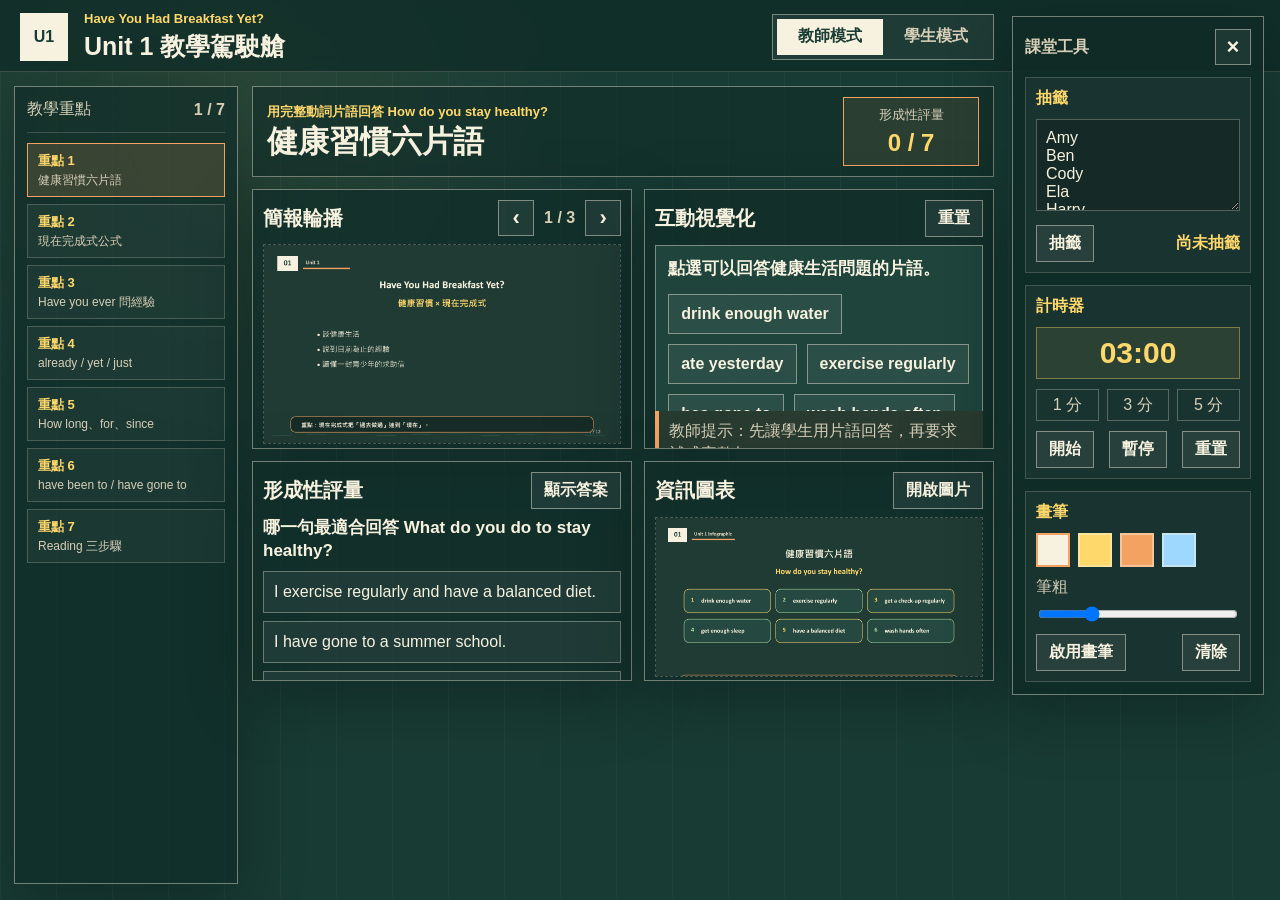
==== unit1/index.html @ 543126a9 "Add Unit 1 teaching dashboard" ====
<!doctype html>
<html lang="zh-Hant">
  <head>
    <meta charset="utf-8" />
    <meta name="viewport" content="width=device-width, initial-scale=1" />
    <title>Unit 1 教學駕駛艙</title>
    <link rel="stylesheet" href="./style.css" />
  </head>
  <body>
    <canvas id="drawLayer" class="draw-layer" aria-label="畫筆圖層"></canvas>

    <header class="topbar">
      <div class="brand">
        <span class="page-mark">U1</span>
        <div>
          <p class="eyebrow">Have You Had Breakfast Yet?</p>
          <h1>Unit 1 教學駕駛艙</h1>
        </div>
      </div>
      <div class="mode-switch" aria-label="模式切換">
        <button class="mode-btn active" data-mode="teacher">教師模式</button>
        <button class="mode-btn" data-mode="student">學生模式</button>
      </div>
    </header>

    <main class="dashboard">
      <aside class="lesson-nav" aria-label="教學重點">
        <div class="nav-heading">
          <span>教學重點</span>
          <strong id="focusCount">1 / 7</strong>
        </div>
        <div id="focusList" class="focus-list"></div>
      </aside>

      <section class="workspace" aria-live="polite">
        <div class="lesson-title-row">
          <div>
            <p id="focusLabel" class="eyebrow">Teaching Point</p>
            <h2 id="focusTitle"></h2>
          </div>
          <div class="progress-box">
            <span>形成性評量</span>
            <strong id="scoreText">0 / 0</strong>
          </div>
        </div>

        <div class="main-grid">
          <section class="panel carousel-panel">
            <div class="panel-head">
              <h3>簡報輪播</h3>
              <div class="carousel-actions">
                <button id="prevSlide" class="icon-btn" aria-label="上一張">‹</button>
                <span id="slideIndicator">1 / 1</span>
                <button id="nextSlide" class="icon-btn" aria-label="下一張">›</button>
              </div>
            </div>
            <div class="slide-frame">
              <img id="slideImage" alt="教學簡報預覽" />
            </div>
          </section>

          <section class="panel interactive-panel">
            <div class="panel-head">
              <h3>互動視覺化</h3>
              <button id="resetActivity" class="chalk-btn">重置</button>
            </div>
            <div id="visualTask" class="visual-task"></div>
            <div id="teacherTip" class="teacher-tip"></div>
          </section>

          <section class="panel assessment-panel">
            <div class="panel-head">
              <h3>形成性評量</h3>
              <button id="showAnswer" class="chalk-btn">顯示答案</button>
            </div>
            <p id="questionText" class="question"></p>
            <div id="choiceList" class="choice-list"></div>
            <p id="feedbackText" class="feedback"></p>
          </section>

          <section class="panel infographic-panel">
            <div class="panel-head">
              <h3>資訊圖表</h3>
              <a id="openInfographic" class="chalk-link" target="_blank" rel="noreferrer">開啟圖片</a>
            </div>
            <div class="infographic-frame">
              <img id="infographicImage" alt="教學重點資訊圖表" />
            </div>
          </section>
        </div>
      </section>
    </main>

    <aside class="tool-panel" aria-label="浮動工具面板">
      <div class="tool-head">
        <span>課堂工具</span>
        <button id="collapseTools" class="icon-btn" aria-label="收合工具">×</button>
      </div>

      <section class="tool-card">
        <h4>抽籤</h4>
        <textarea id="rosterInput" rows="4">Amy
Ben
Cody
Ela
Harry
Kate
Jim</textarea>
        <div class="tool-row">
          <button id="pickName" class="chalk-btn">抽籤</button>
          <strong id="pickedName">尚未抽籤</strong>
        </div>
      </section>

      <section class="tool-card">
        <h4>計時器</h4>
        <div class="timer-display" id="timerDisplay">03:00</div>
        <div class="timer-controls">
          <button class="time-preset" data-seconds="60">1 分</button>
          <button class="time-preset" data-seconds="180">3 分</button>
          <button class="time-preset" data-seconds="300">5 分</button>
        </div>
        <div class="tool-row">
          <button id="startTimer" class="chalk-btn">開始</button>
          <button id="pauseTimer" class="chalk-btn">暫停</button>
          <button id="resetTimer" class="chalk-btn">重置</button>
        </div>
      </section>

      <section class="tool-card">
        <h4>畫筆</h4>
        <div class="pen-controls">
          <button class="swatch active" data-color="#f7f2df" style="--swatch: #f7f2df" aria-label="白色粉筆"></button>
          <button class="swatch" data-color="#ffd86b" style="--swatch: #ffd86b" aria-label="黃色粉筆"></button>
          <button class="swatch" data-color="#f4a261" style="--swatch: #f4a261" aria-label="橘色粉筆"></button>
          <button class="swatch" data-color="#9ed8ff" style="--swatch: #9ed8ff" aria-label="藍色粉筆"></button>
        </div>
        <label class="range-label">筆粗 <input id="penSize" type="range" min="2" max="14" value="5" /></label>
        <div class="tool-row">
          <button id="togglePen" class="chalk-btn">啟用畫筆</button>
          <button id="clearPen" class="chalk-btn">清除</button>
        </div>
      </section>
    </aside>

    <button id="showTools" class="show-tools hidden">課堂工具</button>

    <script src="./app.js"></script>
  </body>
</html>
---- unit1/style.css ----
:root {
  --board: #183b34;
  --board-2: #102c27;
  --board-3: #234d43;
  --chalk: #f7f2df;
  --muted: #d7cfb8;
  --line: rgba(247, 242, 223, 0.42);
  --yellow: #ffd86b;
  --orange: #f4a261;
  --green: #a7dca2;
  --blue: #9ed8ff;
  --danger: #ff8f8f;
  --shadow: 0 18px 60px rgba(0, 0, 0, 0.28);
}

* {
  box-sizing: border-box;
}

body {
  margin: 0;
  min-height: 100vh;
  color: var(--chalk);
  font-family: "Microsoft JhengHei", "Noto Sans TC", "Segoe UI", sans-serif;
  background:
    linear-gradient(90deg, rgba(255,255,255,0.03) 1px, transparent 1px) 0 0 / 56px 56px,
    radial-gradient(circle at 18% 12%, rgba(255,216,107,0.08), transparent 28%),
    var(--board);
}

button,
a,
textarea,
input {
  font: inherit;
}

button,
a {
  color: inherit;
}

.draw-layer {
  position: fixed;
  inset: 0;
  z-index: 40;
  pointer-events: none;
}

.draw-layer.active {
  pointer-events: auto;
  cursor: crosshair;
}

.topbar {
  height: 72px;
  display: flex;
  align-items: center;
  justify-content: space-between;
  padding: 12px 286px 10px 20px;
  border-bottom: 1px solid rgba(247, 242, 223, 0.16);
  background: rgba(16, 44, 39, 0.78);
  backdrop-filter: blur(10px);
}

.brand {
  display: flex;
  align-items: center;
  gap: 16px;
  min-width: 0;
}

.page-mark {
  display: inline-grid;
  place-items: center;
  width: 48px;
  height: 48px;
  color: var(--board);
  background: var(--chalk);
  font-weight: 900;
  border: 2px solid rgba(247, 242, 223, 0.7);
}

.eyebrow {
  margin: 0 0 4px;
  color: var(--yellow);
  font-size: 13px;
  font-weight: 800;
}

h1,
h2,
h3,
h4,
p {
  margin: 0;
}

h1 {
  font-size: 25px;
}

h2 {
  margin-top: 4px;
  font-size: clamp(22px, 2.4vw, 34px);
  line-height: 1.12;
}

h3 {
  font-size: 20px;
}

h4 {
  font-size: 16px;
  color: var(--yellow);
}

.mode-switch {
  display: flex;
  width: 222px;
  padding: 4px;
  border: 1px solid var(--line);
  background: rgba(255, 255, 255, 0.06);
}

.mode-btn {
  width: 50%;
  min-height: 36px;
  border: 0;
  background: transparent;
  color: var(--muted);
  font-weight: 800;
  cursor: pointer;
}

.mode-btn.active {
  background: var(--chalk);
  color: var(--board);
}

.dashboard {
  display: grid;
  grid-template-columns: 224px minmax(0, 1fr);
  gap: 14px;
  padding: 14px 286px 16px 14px;
}

.lesson-nav {
  min-height: calc(100vh - 102px);
  padding: 12px;
  border: 1px solid var(--line);
  background: rgba(16, 44, 39, 0.68);
  box-shadow: var(--shadow);
}

.nav-heading,
.panel-head,
.lesson-title-row,
.tool-head,
.tool-row,
.timer-controls,
.pen-controls {
  display: flex;
  align-items: center;
}

.nav-heading,
.panel-head,
.lesson-title-row,
.tool-head {
  justify-content: space-between;
  gap: 12px;
}

.nav-heading {
  padding-bottom: 12px;
  border-bottom: 1px solid rgba(247, 242, 223, 0.18);
  color: var(--muted);
}

.focus-list {
  display: grid;
  gap: 7px;
  margin-top: 10px;
}

.focus-btn {
  min-height: 48px;
  padding: 8px 10px;
  text-align: left;
  border: 1px solid rgba(247, 242, 223, 0.2);
  background: rgba(255, 255, 255, 0.04);
  color: var(--chalk);
  cursor: pointer;
}

.focus-btn strong {
  display: block;
  color: var(--yellow);
  font-size: 13px;
  margin-bottom: 3px;
}

.focus-btn span {
  display: block;
  font-size: 12px;
  color: var(--muted);
  line-height: 1.25;
}

.focus-btn.active {
  border-color: var(--orange);
  background: rgba(244, 162, 97, 0.16);
}

.workspace {
  min-width: 0;
}

.lesson-title-row {
  min-height: 70px;
  margin-bottom: 12px;
  padding: 10px 14px;
  border: 1px solid var(--line);
  background: rgba(16, 44, 39, 0.58);
}

.progress-box {
  flex: 0 0 136px;
  padding: 8px;
  text-align: center;
  border: 1px solid var(--orange);
  background: rgba(244, 162, 97, 0.1);
}

.progress-box span {
  display: block;
  color: var(--muted);
  font-size: 13px;
}

.progress-box strong {
  display: block;
  margin-top: 5px;
  color: var(--yellow);
  font-size: 24px;
}

.main-grid {
  display: grid;
  grid-template-columns: minmax(0, 1fr) minmax(300px, 0.92fr);
  grid-template-rows: 260px 220px;
  gap: 12px;
}

.panel {
  min-width: 0;
  min-height: 0;
  padding: 10px;
  border: 1px solid var(--line);
  background: rgba(16, 44, 39, 0.72);
  box-shadow: var(--shadow);
  overflow: hidden;
}

.carousel-panel,
.infographic-panel {
  min-height: 0;
}

.panel-head {
  min-height: 30px;
  margin-bottom: 8px;
}

.carousel-actions {
  display: flex;
  align-items: center;
  gap: 10px;
  color: var(--muted);
  font-weight: 800;
}

.icon-btn,
.chalk-btn,
.chalk-link,
.show-tools {
  min-height: 36px;
  border: 1px solid rgba(247, 242, 223, 0.45);
  background: rgba(255, 255, 255, 0.06);
  color: var(--chalk);
  font-weight: 800;
  cursor: pointer;
  text-decoration: none;
}

.icon-btn {
  width: 36px;
  font-size: 22px;
  line-height: 1;
}

.chalk-btn,
.chalk-link {
  padding: 7px 12px;
}

.chalk-btn:hover,
.chalk-link:hover,
.icon-btn:hover,
.show-tools:hover,
.focus-btn:hover {
  border-color: var(--yellow);
  background: rgba(255, 216, 107, 0.12);
}

.slide-frame,
.infographic-frame {
  display: grid;
  place-items: center;
  width: 100%;
  background: rgba(0, 0, 0, 0.14);
  border: 1px dashed rgba(247, 242, 223, 0.25);
  overflow: hidden;
}

.slide-frame {
  height: calc(100% - 38px);
  aspect-ratio: auto;
}

.infographic-frame {
  height: calc(100% - 38px);
  aspect-ratio: auto;
}

.slide-frame img,
.infographic-frame img {
  width: 100%;
  height: 100%;
  object-fit: contain;
  display: block;
}

.visual-task {
  display: grid;
  gap: 12px;
  min-height: 0;
  max-height: 166px;
  overflow: auto;
}

.chalk-board-mini {
  min-height: 152px;
  padding: 12px;
  border: 1px solid rgba(247, 242, 223, 0.42);
  background: rgba(35, 77, 67, 0.72);
}

.task-row,
.drop-row {
  display: flex;
  flex-wrap: wrap;
  gap: 10px;
  align-items: center;
}

.chip,
.slot {
  min-height: 40px;
  padding: 9px 12px;
  border: 1px solid rgba(247, 242, 223, 0.44);
  background: rgba(255, 255, 255, 0.06);
  color: var(--chalk);
  font-weight: 800;
}

.chip {
  cursor: pointer;
}

.chip.selected,
.slot.filled {
  border-color: var(--yellow);
  background: rgba(255, 216, 107, 0.14);
}

.slot.correct {
  border-color: var(--green);
}

.slot.wrong {
  border-color: var(--danger);
}

.teacher-tip {
  min-height: 44px;
  padding: 8px 10px;
  color: var(--muted);
  border-left: 4px solid var(--orange);
  background: rgba(244, 162, 97, 0.1);
  line-height: 1.45;
}

body.student-mode .teacher-tip,
body.student-mode #showAnswer {
  display: none;
}

.question {
  min-height: 36px;
  color: var(--chalk);
  font-size: 17px;
  font-weight: 800;
  line-height: 1.35;
}

.choice-list {
  display: grid;
  gap: 8px;
  margin-top: 8px;
  max-height: 132px;
  overflow: auto;
}

.choice-btn {
  min-height: 42px;
  padding: 8px 10px;
  text-align: left;
  border: 1px solid rgba(247, 242, 223, 0.34);
  background: rgba(255, 255, 255, 0.06);
  color: var(--chalk);
  cursor: pointer;
}

.choice-btn.correct {
  border-color: var(--green);
  background: rgba(167, 220, 162, 0.16);
}

.choice-btn.wrong {
  border-color: var(--danger);
  background: rgba(255, 143, 143, 0.13);
}

.feedback {
  min-height: 30px;
  margin-top: 12px;
  color: var(--yellow);
  font-weight: 800;
}

.tool-panel {
  position: fixed;
  top: 16px;
  right: 16px;
  z-index: 50;
  width: 252px;
  max-height: calc(100vh - 32px);
  overflow: auto;
  padding: 12px;
  border: 1px solid var(--line);
  background: rgba(16, 44, 39, 0.94);
  box-shadow: var(--shadow);
}

.tool-panel.hidden {
  display: none;
}

.tool-head {
  margin-bottom: 12px;
  color: var(--muted);
  font-weight: 900;
}

.tool-card {
  padding: 10px;
  border: 1px solid rgba(247, 242, 223, 0.18);
  background: rgba(255, 255, 255, 0.04);
}

.tool-card + .tool-card {
  margin-top: 12px;
}

textarea {
  width: 100%;
  resize: vertical;
  margin: 10px 0;
  padding: 9px;
  color: var(--chalk);
  border: 1px solid rgba(247, 242, 223, 0.28);
  background: rgba(0, 0, 0, 0.18);
}

.tool-row {
  gap: 8px;
  justify-content: space-between;
}

.tool-row strong {
  min-width: 88px;
  color: var(--yellow);
  text-align: right;
}

.timer-display {
  margin: 10px 0;
  padding: 8px;
  text-align: center;
  font-size: 30px;
  font-weight: 900;
  color: var(--yellow);
  border: 1px solid rgba(255, 216, 107, 0.38);
  background: rgba(255, 216, 107, 0.08);
  font-variant-numeric: tabular-nums;
}

.timer-controls {
  gap: 8px;
  margin-bottom: 10px;
}

.time-preset {
  flex: 1;
  min-height: 32px;
  border: 1px solid rgba(247, 242, 223, 0.28);
  background: transparent;
  color: var(--muted);
  cursor: pointer;
}

.pen-controls {
  gap: 8px;
  margin: 10px 0;
}

.swatch {
  width: 34px;
  height: 34px;
  border: 2px solid rgba(247, 242, 223, 0.42);
  background: var(--swatch);
  cursor: pointer;
}

.swatch.active {
  border-color: var(--orange);
}

.range-label {
  display: grid;
  gap: 6px;
  margin-bottom: 10px;
  color: var(--muted);
}

.show-tools {
  position: fixed;
  right: 18px;
  bottom: 18px;
  z-index: 48;
  padding: 9px 14px;
  background: rgba(16, 44, 39, 0.92);
}

.hidden {
  display: none;
}

@media (max-width: 1180px) {
  .topbar,
  .dashboard {
    padding-right: 18px;
  }

  .tool-panel {
    top: auto;
    bottom: 18px;
    max-height: 58vh;
  }
}

@media (max-width: 920px) {
  .topbar {
    height: auto;
    align-items: stretch;
    flex-direction: column;
    gap: 12px;
  }

  .dashboard {
    grid-template-columns: 1fr;
  }

  .lesson-nav {
    min-height: 0;
  }

  .focus-list {
    grid-template-columns: repeat(2, minmax(0, 1fr));
  }

  .main-grid {
    grid-template-columns: 1fr;
    grid-template-rows: none;
  }

  .tool-panel {
    width: min(320px, calc(100vw - 32px));
  }
}

@media (max-width: 560px) {
  .focus-list {
    grid-template-columns: 1fr;
  }

  .lesson-title-row {
    align-items: flex-start;
    flex-direction: column;
  }

  .progress-box {
    width: 100%;
    flex-basis: auto;
  }
}
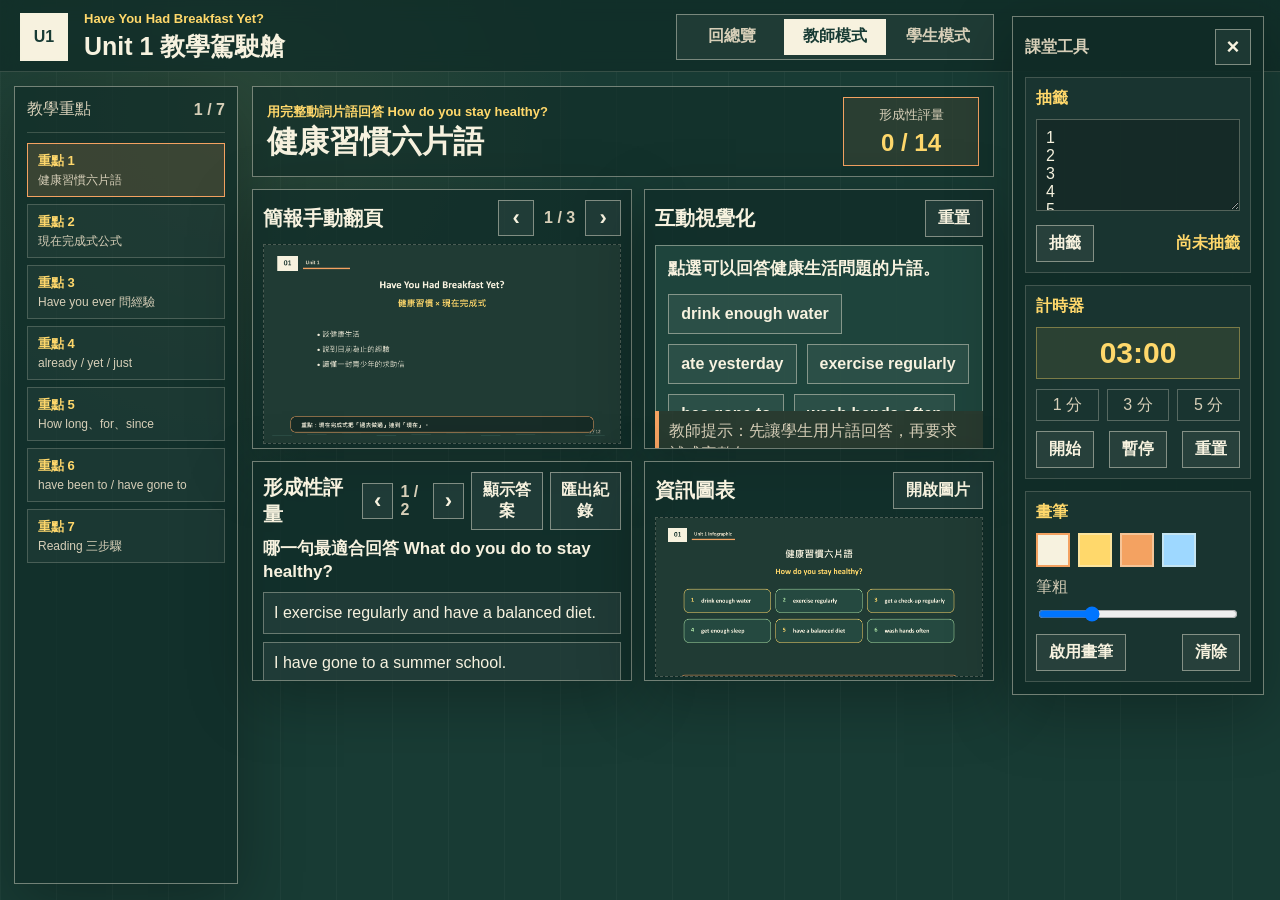
==== commit 9a8b6a43: "Update Unit 1 dashboard for tablet workflow" ====
--- a/unit1/index.html
+++ b/unit1/index.html
@@ -18,6 +18,7 @@
         </div>
       </div>
       <div class="mode-switch" aria-label="模式切換">
+        <button id="backOverview" class="mode-btn" type="button">回總覽</button>
         <button class="mode-btn active" data-mode="teacher">教師模式</button>
         <button class="mode-btn" data-mode="student">學生模式</button>
       </div>
@@ -47,7 +48,7 @@
         <div class="main-grid">
           <section class="panel carousel-panel">
             <div class="panel-head">
-              <h3>簡報輪播</h3>
+              <h3>簡報手動翻頁</h3>
               <div class="carousel-actions">
                 <button id="prevSlide" class="icon-btn" aria-label="上一張">‹</button>
                 <span id="slideIndicator">1 / 1</span>
@@ -71,7 +72,13 @@
           <section class="panel assessment-panel">
             <div class="panel-head">
               <h3>形成性評量</h3>
-              <button id="showAnswer" class="chalk-btn">顯示答案</button>
+              <div class="assessment-actions">
+                <button id="prevQuestion" class="icon-btn" aria-label="上一題">‹</button>
+                <span id="questionIndicator">1 / 2</span>
+                <button id="nextQuestion" class="icon-btn" aria-label="下一題">›</button>
+                <button id="showAnswer" class="chalk-btn">顯示答案</button>
+                <button id="exportRecords" class="chalk-btn">匯出紀錄</button>
+              </div>
             </div>
             <p id="questionText" class="question"></p>
             <div id="choiceList" class="choice-list"></div>
@@ -99,13 +106,46 @@
 
       <section class="tool-card">
         <h4>抽籤</h4>
-        <textarea id="rosterInput" rows="4">Amy
-Ben
-Cody
-Ela
-Harry
-Kate
-Jim</textarea>
+        <textarea id="rosterInput" rows="4">1
+2
+3
+4
+5
+6
+7
+8
+9
+10
+11
+12
+13
+14
+15
+16
+17
+18
+19
+20
+21
+22
+23
+24
+25
+26
+27
+28
+29
+30
+31
+32
+33
+34
+35
+36
+37
+38
+39
+40</textarea>
         <div class="tool-row">
           <button id="pickName" class="chalk-btn">抽籤</button>
           <strong id="pickedName">尚未抽籤</strong>
--- a/unit1/style.css
+++ b/unit1/style.css
@@ -117,14 +117,14 @@
 
 .mode-switch {
   display: flex;
-  width: 222px;
+  width: 318px;
   padding: 4px;
   border: 1px solid var(--line);
   background: rgba(255, 255, 255, 0.06);
 }
 
 .mode-btn {
-  width: 50%;
+  flex: 1;
   min-height: 36px;
   border: 0;
   background: transparent;
@@ -273,12 +273,21 @@
   margin-bottom: 8px;
 }
 
-.carousel-actions {
+.carousel-actions,
+.assessment-actions {
   display: flex;
   align-items: center;
   gap: 10px;
   color: var(--muted);
   font-weight: 800;
+}
+
+.assessment-actions {
+  gap: 7px;
+}
+
+.assessment-actions .chalk-btn {
+  padding: 7px 9px;
 }
 
 .icon-btn,
@@ -569,21 +578,9 @@
 }
 
 @media (max-width: 1180px) {
-  .topbar,
-  .dashboard {
-    padding-right: 18px;
-  }
-
-  .tool-panel {
-    top: auto;
-    bottom: 18px;
-    max-height: 58vh;
-  }
-}
-
-@media (max-width: 920px) {
   .topbar {
     height: auto;
+    padding: 14px 18px;
     align-items: stretch;
     flex-direction: column;
     gap: 12px;
@@ -591,6 +588,7 @@
 
   .dashboard {
     grid-template-columns: 1fr;
+    padding: 14px 18px 16px;
   }
 
   .lesson-nav {
@@ -606,8 +604,52 @@
     grid-template-rows: none;
   }
 
+  .panel {
+    min-height: 300px;
+  }
+
+  .carousel-panel,
+  .infographic-panel {
+    min-height: 390px;
+  }
+
+  .assessment-actions {
+    flex-wrap: wrap;
+    justify-content: flex-end;
+  }
+
   .tool-panel {
-    width: min(320px, calc(100vw - 32px));
+    position: static;
+    width: auto;
+    max-height: none;
+    margin: 0 18px 18px;
+    display: grid;
+    grid-template-columns: repeat(3, minmax(0, 1fr));
+    gap: 12px;
+  }
+
+  .tool-head {
+    grid-column: 1 / -1;
+    margin-bottom: 0;
+  }
+
+  .tool-card + .tool-card {
+    margin-top: 0;
+  }
+
+  .show-tools {
+    display: none;
+  }
+}
+
+@media (max-width: 920px) {
+  .focus-list {
+    grid-template-columns: repeat(2, minmax(0, 1fr));
+  }
+
+  .tool-panel {
+    grid-template-columns: 1fr;
+    margin: 0 18px 18px;
   }
 }
 
@@ -625,4 +667,12 @@
     width: 100%;
     flex-basis: auto;
   }
-}
+
+  .mode-switch {
+    width: 100%;
+  }
+
+  .mode-btn {
+    min-height: 44px;
+  }
+}
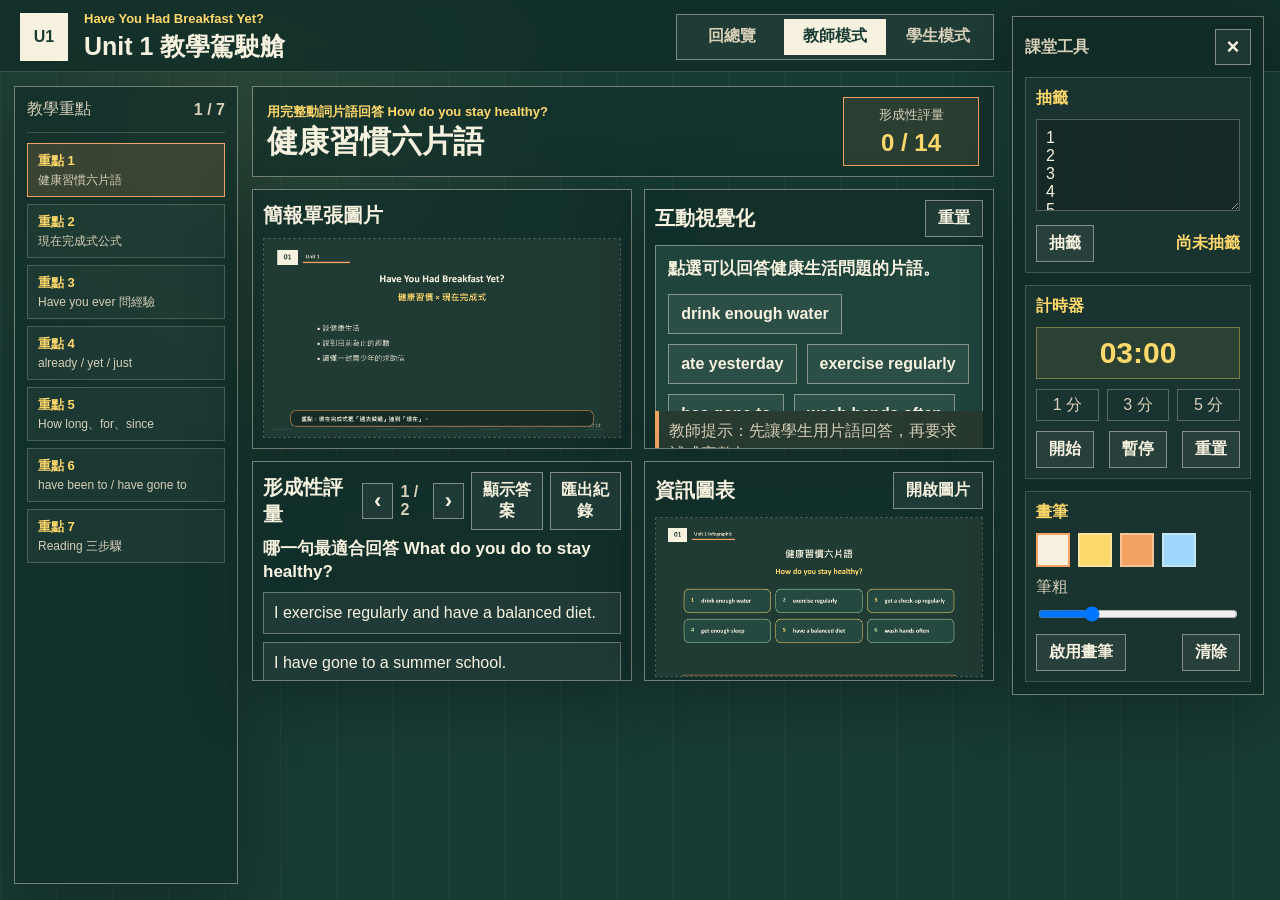
==== commit f978d7e2: "Convert Unit 1 slide panel to single image" ====
--- a/unit1/index.html
+++ b/unit1/index.html
@@ -48,12 +48,7 @@
         <div class="main-grid">
           <section class="panel carousel-panel">
             <div class="panel-head">
-              <h3>簡報手動翻頁</h3>
-              <div class="carousel-actions">
-                <button id="prevSlide" class="icon-btn" aria-label="上一張">‹</button>
-                <span id="slideIndicator">1 / 1</span>
-                <button id="nextSlide" class="icon-btn" aria-label="下一張">›</button>
-              </div>
+              <h3>簡報單張圖片</h3>
             </div>
             <div class="slide-frame">
               <img id="slideImage" alt="教學簡報預覽" />
--- a/unit1/style.css
+++ b/unit1/style.css
@@ -273,7 +273,6 @@
   margin-bottom: 8px;
 }
 
-.carousel-actions,
 .assessment-actions {
   display: flex;
   align-items: center;
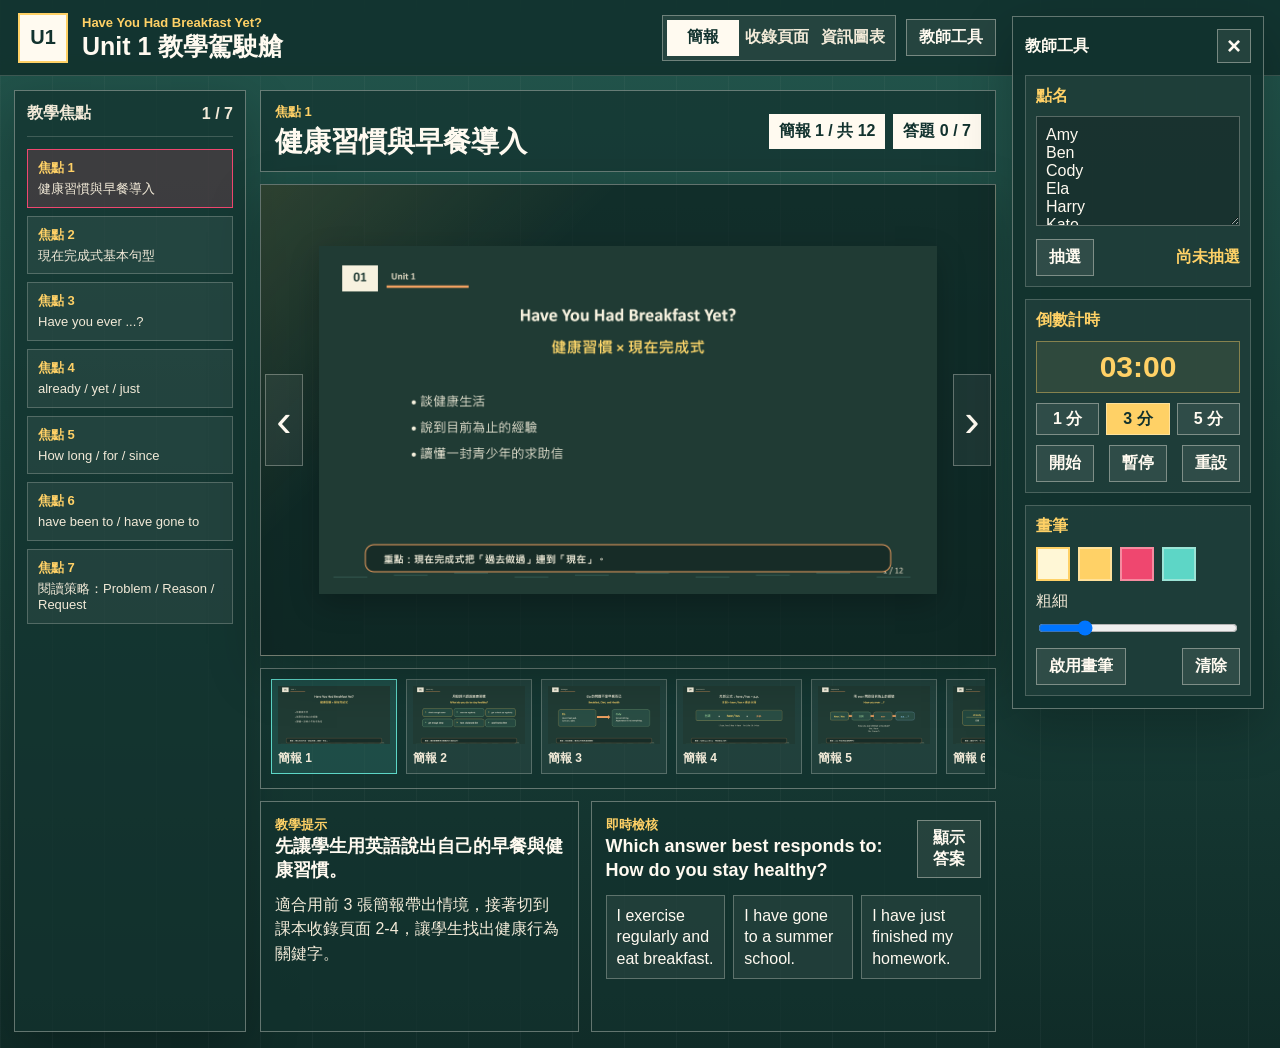
==== commit 71e2adc4: "Update Unit 1 teaching dashboard" ====
--- a/unit1/index.html
+++ b/unit1/index.html
@@ -4,182 +4,135 @@
     <meta charset="utf-8" />
     <meta name="viewport" content="width=device-width, initial-scale=1" />
     <title>Unit 1 教學駕駛艙</title>
-    <link rel="stylesheet" href="./style.css" />
+    <link rel="stylesheet" href="./style.css?v=20260710b" />
   </head>
   <body>
-    <canvas id="drawLayer" class="draw-layer" aria-label="畫筆圖層"></canvas>
+    <canvas id="drawLayer" class="draw-layer" aria-label="課堂註記畫布"></canvas>
 
     <header class="topbar">
       <div class="brand">
-        <span class="page-mark">U1</span>
+        <span class="unit-mark">U1</span>
         <div>
           <p class="eyebrow">Have You Had Breakfast Yet?</p>
           <h1>Unit 1 教學駕駛艙</h1>
         </div>
       </div>
-      <div class="mode-switch" aria-label="模式切換">
-        <button id="backOverview" class="mode-btn" type="button">回總覽</button>
-        <button class="mode-btn active" data-mode="teacher">教師模式</button>
-        <button class="mode-btn" data-mode="student">學生模式</button>
+      <div class="top-actions">
+        <div class="view-tabs" aria-label="顯示模式">
+          <button class="tab-btn active" data-view="slides" type="button">簡報</button>
+          <button class="tab-btn" data-view="pages" type="button">收錄頁面</button>
+          <button class="tab-btn" data-view="graphics" type="button">資訊圖表</button>
+        </div>
+        <button id="toggleTools" class="tool-toggle" type="button">教師工具</button>
       </div>
     </header>
 
-    <main class="dashboard">
-      <aside class="lesson-nav" aria-label="教學重點">
-        <div class="nav-heading">
-          <span>教學重點</span>
-          <strong id="focusCount">1 / 7</strong>
+    <main class="app-shell">
+      <nav class="lesson-rail" aria-label="教學焦點">
+        <div class="rail-title">
+          <span>教學焦點</span>
+          <strong id="focusIndex">1 / 7</strong>
         </div>
         <div id="focusList" class="focus-list"></div>
-      </aside>
+      </nav>
 
-      <section class="workspace" aria-live="polite">
-        <div class="lesson-title-row">
+      <section class="stage-area" aria-live="polite">
+        <div class="stage-meta">
           <div>
-            <p id="focusLabel" class="eyebrow">Teaching Point</p>
+            <p id="focusLabel" class="eyebrow"></p>
             <h2 id="focusTitle"></h2>
           </div>
-          <div class="progress-box">
-            <span>形成性評量</span>
-            <strong id="scoreText">0 / 0</strong>
+          <div class="meta-pills">
+            <span id="assetLabel">簡報 1 / 12</span>
+            <span id="scoreText">答題 0 / 7</span>
           </div>
         </div>
 
-        <div class="main-grid">
-          <section class="panel carousel-panel">
+        <section class="stage">
+          <button id="prevAsset" class="nav-arrow" type="button" aria-label="上一頁">‹</button>
+          <figure class="asset-frame">
+            <img id="mainImage" alt="目前教學素材" />
+          </figure>
+          <button id="nextAsset" class="nav-arrow" type="button" aria-label="下一頁">›</button>
+        </section>
+
+        <section class="slide-strip" aria-label="目前模式素材清單">
+          <div id="assetStrip" class="asset-strip"></div>
+        </section>
+
+        <section class="lesson-board">
+          <article class="prompt-panel">
+            <p class="panel-kicker">教學提示</p>
+            <h3 id="teacherCue"></h3>
+            <p id="teacherNote"></p>
+          </article>
+          <article class="check-panel">
             <div class="panel-head">
-              <h3>簡報單張圖片</h3>
+              <div>
+                <p class="panel-kicker">即時檢核</p>
+                <h3 id="questionText"></h3>
+              </div>
+              <button id="showAnswer" class="small-btn" type="button">顯示答案</button>
             </div>
-            <div class="slide-frame">
-              <img id="slideImage" alt="教學簡報預覽" />
-            </div>
-          </section>
-
-          <section class="panel interactive-panel">
-            <div class="panel-head">
-              <h3>互動視覺化</h3>
-              <button id="resetActivity" class="chalk-btn">重置</button>
-            </div>
-            <div id="visualTask" class="visual-task"></div>
-            <div id="teacherTip" class="teacher-tip"></div>
-          </section>
-
-          <section class="panel assessment-panel">
-            <div class="panel-head">
-              <h3>形成性評量</h3>
-              <div class="assessment-actions">
-                <button id="prevQuestion" class="icon-btn" aria-label="上一題">‹</button>
-                <span id="questionIndicator">1 / 2</span>
-                <button id="nextQuestion" class="icon-btn" aria-label="下一題">›</button>
-                <button id="showAnswer" class="chalk-btn">顯示答案</button>
-                <button id="exportRecords" class="chalk-btn">匯出紀錄</button>
-              </div>
-            </div>
-            <p id="questionText" class="question"></p>
             <div id="choiceList" class="choice-list"></div>
             <p id="feedbackText" class="feedback"></p>
-          </section>
-
-          <section class="panel infographic-panel">
-            <div class="panel-head">
-              <h3>資訊圖表</h3>
-              <a id="openInfographic" class="chalk-link" target="_blank" rel="noreferrer">開啟圖片</a>
-            </div>
-            <div class="infographic-frame">
-              <img id="infographicImage" alt="教學重點資訊圖表" />
-            </div>
-          </section>
-        </div>
+          </article>
+        </section>
       </section>
     </main>
 
-    <aside class="tool-panel" aria-label="浮動工具面板">
+    <aside id="toolPanel" class="tool-panel" aria-label="教師工具">
       <div class="tool-head">
-        <span>課堂工具</span>
-        <button id="collapseTools" class="icon-btn" aria-label="收合工具">×</button>
+        <strong>教師工具</strong>
+        <button id="closeTools" class="icon-btn" type="button" aria-label="收合教師工具">×</button>
       </div>
 
-      <section class="tool-card">
-        <h4>抽籤</h4>
-        <textarea id="rosterInput" rows="4">1
-2
-3
-4
-5
-6
-7
-8
-9
-10
-11
-12
-13
-14
-15
-16
-17
-18
-19
-20
-21
-22
-23
-24
-25
-26
-27
-28
-29
-30
-31
-32
-33
-34
-35
-36
-37
-38
-39
-40</textarea>
+      <section class="tool-section">
+        <h4>點名</h4>
+        <textarea id="rosterInput" rows="5">Amy
+Ben
+Cody
+Ela
+Harry
+Kate
+Jim</textarea>
         <div class="tool-row">
-          <button id="pickName" class="chalk-btn">抽籤</button>
-          <strong id="pickedName">尚未抽籤</strong>
+          <button id="pickName" class="small-btn" type="button">抽選</button>
+          <strong id="pickedName">尚未抽選</strong>
         </div>
       </section>
 
-      <section class="tool-card">
-        <h4>計時器</h4>
-        <div class="timer-display" id="timerDisplay">03:00</div>
-        <div class="timer-controls">
-          <button class="time-preset" data-seconds="60">1 分</button>
-          <button class="time-preset" data-seconds="180">3 分</button>
-          <button class="time-preset" data-seconds="300">5 分</button>
+      <section class="tool-section">
+        <h4>倒數計時</h4>
+        <div id="timerDisplay" class="timer-display">03:00</div>
+        <div class="preset-row">
+          <button class="preset-btn" data-seconds="60" type="button">1 分</button>
+          <button class="preset-btn active" data-seconds="180" type="button">3 分</button>
+          <button class="preset-btn" data-seconds="300" type="button">5 分</button>
         </div>
         <div class="tool-row">
-          <button id="startTimer" class="chalk-btn">開始</button>
-          <button id="pauseTimer" class="chalk-btn">暫停</button>
-          <button id="resetTimer" class="chalk-btn">重置</button>
+          <button id="startTimer" class="small-btn" type="button">開始</button>
+          <button id="pauseTimer" class="small-btn" type="button">暫停</button>
+          <button id="resetTimer" class="small-btn" type="button">重設</button>
         </div>
       </section>
 
-      <section class="tool-card">
+      <section class="tool-section">
         <h4>畫筆</h4>
-        <div class="pen-controls">
-          <button class="swatch active" data-color="#f7f2df" style="--swatch: #f7f2df" aria-label="白色粉筆"></button>
-          <button class="swatch" data-color="#ffd86b" style="--swatch: #ffd86b" aria-label="黃色粉筆"></button>
-          <button class="swatch" data-color="#f4a261" style="--swatch: #f4a261" aria-label="橘色粉筆"></button>
-          <button class="swatch" data-color="#9ed8ff" style="--swatch: #9ed8ff" aria-label="藍色粉筆"></button>
+        <div class="swatches" aria-label="畫筆顏色">
+          <button class="swatch active" data-color="#fff7d6" style="--swatch: #fff7d6" type="button" aria-label="粉筆白"></button>
+          <button class="swatch" data-color="#ffd166" style="--swatch: #ffd166" type="button" aria-label="重點黃"></button>
+          <button class="swatch" data-color="#ef476f" style="--swatch: #ef476f" type="button" aria-label="提醒紅"></button>
+          <button class="swatch" data-color="#5dd6c6" style="--swatch: #5dd6c6" type="button" aria-label="標記青"></button>
         </div>
-        <label class="range-label">筆粗 <input id="penSize" type="range" min="2" max="14" value="5" /></label>
+        <label class="range-label">粗細 <input id="penSize" type="range" min="2" max="16" value="5" /></label>
         <div class="tool-row">
-          <button id="togglePen" class="chalk-btn">啟用畫筆</button>
-          <button id="clearPen" class="chalk-btn">清除</button>
+          <button id="togglePen" class="small-btn" type="button">啟用畫筆</button>
+          <button id="clearPen" class="small-btn" type="button">清除</button>
         </div>
       </section>
     </aside>
 
-    <button id="showTools" class="show-tools hidden">課堂工具</button>
-
-    <script src="./app.js"></script>
+    <script src="./app.js?v=20260710b"></script>
   </body>
 </html>
--- a/unit1/style.css
+++ b/unit1/style.css
@@ -1,196 +1,227 @@
 :root {
-  --board: #183b34;
-  --board-2: #102c27;
-  --board-3: #234d43;
-  --chalk: #f7f2df;
-  --muted: #d7cfb8;
-  --line: rgba(247, 242, 223, 0.42);
-  --yellow: #ffd86b;
-  --orange: #f4a261;
-  --green: #a7dca2;
-  --blue: #9ed8ff;
-  --danger: #ff8f8f;
-  --shadow: 0 18px 60px rgba(0, 0, 0, 0.28);
+  --ink: #17211f;
+  --board: #1f4a43;
+  --board-deep: #12322e;
+  --paper: #fffaf0;
+  --paper-soft: #f2ead8;
+  --line: rgba(255, 250, 240, 0.34);
+  --yellow: #ffd166;
+  --red: #ef476f;
+  --teal: #5dd6c6;
+  --blue: #7ab7ff;
+  --shadow: 0 18px 50px rgba(0, 0, 0, 0.24);
 }
 
 * {
   box-sizing: border-box;
 }
 
+html,
 body {
   margin: 0;
-  min-height: 100vh;
-  color: var(--chalk);
+  min-height: 100%;
+}
+
+body {
+  color: var(--paper);
   font-family: "Microsoft JhengHei", "Noto Sans TC", "Segoe UI", sans-serif;
   background:
-    linear-gradient(90deg, rgba(255,255,255,0.03) 1px, transparent 1px) 0 0 / 56px 56px,
-    radial-gradient(circle at 18% 12%, rgba(255,216,107,0.08), transparent 28%),
-    var(--board);
+    linear-gradient(90deg, rgba(255, 250, 240, 0.035) 1px, transparent 1px) 0 0 / 52px 52px,
+    linear-gradient(180deg, #22554c, #102c28);
 }
 
 button,
-a,
 textarea,
 input {
   font: inherit;
 }
 
-button,
-a {
+button {
   color: inherit;
-}
-
-.draw-layer {
-  position: fixed;
-  inset: 0;
-  z-index: 40;
-  pointer-events: none;
-}
-
-.draw-layer.active {
-  pointer-events: auto;
-  cursor: crosshair;
-}
-
-.topbar {
-  height: 72px;
-  display: flex;
-  align-items: center;
-  justify-content: space-between;
-  padding: 12px 286px 10px 20px;
-  border-bottom: 1px solid rgba(247, 242, 223, 0.16);
-  background: rgba(16, 44, 39, 0.78);
-  backdrop-filter: blur(10px);
-}
-
-.brand {
-  display: flex;
-  align-items: center;
-  gap: 16px;
-  min-width: 0;
-}
-
-.page-mark {
-  display: inline-grid;
-  place-items: center;
-  width: 48px;
-  height: 48px;
-  color: var(--board);
-  background: var(--chalk);
-  font-weight: 900;
-  border: 2px solid rgba(247, 242, 223, 0.7);
-}
-
-.eyebrow {
-  margin: 0 0 4px;
-  color: var(--yellow);
-  font-size: 13px;
-  font-weight: 800;
 }
 
 h1,
 h2,
 h3,
 h4,
-p {
+p,
+figure {
   margin: 0;
 }
 
+.draw-layer {
+  position: fixed;
+  inset: 0;
+  z-index: 80;
+  pointer-events: none;
+}
+
+.draw-layer.active {
+  pointer-events: auto;
+  cursor: crosshair;
+}
+
+.topbar {
+  min-height: 76px;
+  display: flex;
+  align-items: center;
+  justify-content: space-between;
+  gap: 16px;
+  padding: 12px 284px 12px 18px;
+  border-bottom: 1px solid rgba(255, 250, 240, 0.18);
+  background: rgba(18, 50, 46, 0.92);
+  backdrop-filter: blur(12px);
+}
+
+.brand,
+.top-actions,
+.view-tabs,
+.rail-title,
+.stage-meta,
+.meta-pills,
+.panel-head,
+.tool-head,
+.tool-row,
+.preset-row,
+.swatches {
+  display: flex;
+  align-items: center;
+}
+
+.brand {
+  gap: 14px;
+  min-width: 0;
+}
+
+.unit-mark {
+  display: grid;
+  place-items: center;
+  width: 50px;
+  height: 50px;
+  color: var(--board-deep);
+  background: var(--paper);
+  border: 2px solid var(--yellow);
+  font-size: 20px;
+  font-weight: 900;
+}
+
+.eyebrow,
+.panel-kicker {
+  color: var(--yellow);
+  font-size: 13px;
+  font-weight: 900;
+}
+
 h1 {
+  margin-top: 3px;
   font-size: 25px;
+  line-height: 1.1;
 }
 
 h2 {
   margin-top: 4px;
-  font-size: clamp(22px, 2.4vw, 34px);
-  line-height: 1.12;
+  font-size: 28px;
+  line-height: 1.18;
 }
 
 h3 {
-  font-size: 20px;
+  font-size: 18px;
+  line-height: 1.35;
 }
 
 h4 {
+  color: var(--yellow);
   font-size: 16px;
-  color: var(--yellow);
-}
-
-.mode-switch {
-  display: flex;
-  width: 318px;
+}
+
+.top-actions {
+  gap: 10px;
+  flex-shrink: 0;
+}
+
+.view-tabs {
   padding: 4px;
   border: 1px solid var(--line);
-  background: rgba(255, 255, 255, 0.06);
-}
-
-.mode-btn {
-  flex: 1;
+  background: rgba(255, 250, 240, 0.08);
+}
+
+.tab-btn,
+.tool-toggle,
+.small-btn,
+.icon-btn,
+.preset-btn {
+  border: 1px solid rgba(255, 250, 240, 0.38);
+  background: rgba(255, 250, 240, 0.08);
+  cursor: pointer;
+  font-weight: 900;
+}
+
+.tab-btn {
+  min-width: 72px;
   min-height: 36px;
   border: 0;
+  color: var(--paper-soft);
   background: transparent;
-  color: var(--muted);
-  font-weight: 800;
-  cursor: pointer;
-}
-
-.mode-btn.active {
-  background: var(--chalk);
-  color: var(--board);
-}
-
-.dashboard {
-  display: grid;
-  grid-template-columns: 224px minmax(0, 1fr);
+}
+
+.tab-btn.active {
+  color: var(--board-deep);
+  background: var(--paper);
+}
+
+.tool-toggle,
+.small-btn {
+  min-height: 36px;
+  padding: 7px 12px;
+}
+
+.small-btn:hover,
+.tool-toggle:hover,
+.icon-btn:hover,
+.preset-btn:hover,
+.focus-btn:hover,
+.thumb-btn:hover,
+.nav-arrow:hover {
+  border-color: var(--yellow);
+  background: rgba(255, 209, 102, 0.16);
+}
+
+.app-shell {
+  display: grid;
+  grid-template-columns: 232px minmax(0, 1fr);
   gap: 14px;
-  padding: 14px 286px 16px 14px;
-}
-
-.lesson-nav {
-  min-height: calc(100vh - 102px);
+  padding: 14px 284px 16px 14px;
+}
+
+.lesson-rail {
+  min-height: calc(100vh - 106px);
   padding: 12px;
   border: 1px solid var(--line);
-  background: rgba(16, 44, 39, 0.68);
+  background: rgba(18, 50, 46, 0.72);
   box-shadow: var(--shadow);
 }
 
-.nav-heading,
-.panel-head,
-.lesson-title-row,
-.tool-head,
-.tool-row,
-.timer-controls,
-.pen-controls {
-  display: flex;
-  align-items: center;
-}
-
-.nav-heading,
-.panel-head,
-.lesson-title-row,
-.tool-head {
+.rail-title {
   justify-content: space-between;
-  gap: 12px;
-}
-
-.nav-heading {
   padding-bottom: 12px;
-  border-bottom: 1px solid rgba(247, 242, 223, 0.18);
-  color: var(--muted);
+  border-bottom: 1px solid rgba(255, 250, 240, 0.18);
+  color: var(--paper-soft);
+  font-weight: 900;
 }
 
 .focus-list {
   display: grid;
-  gap: 7px;
-  margin-top: 10px;
+  gap: 8px;
+  margin-top: 12px;
 }
 
 .focus-btn {
-  min-height: 48px;
-  padding: 8px 10px;
+  width: 100%;
+  min-height: 58px;
+  padding: 9px 10px;
   text-align: left;
-  border: 1px solid rgba(247, 242, 223, 0.2);
-  background: rgba(255, 255, 255, 0.04);
-  color: var(--chalk);
+  border: 1px solid rgba(255, 250, 240, 0.22);
+  background: rgba(255, 250, 240, 0.06);
   cursor: pointer;
 }
 
@@ -198,277 +229,207 @@
   display: block;
   color: var(--yellow);
   font-size: 13px;
-  margin-bottom: 3px;
 }
 
 .focus-btn span {
   display: block;
-  font-size: 12px;
-  color: var(--muted);
-  line-height: 1.25;
+  margin-top: 4px;
+  color: var(--paper-soft);
+  font-size: 13px;
+  line-height: 1.28;
 }
 
 .focus-btn.active {
-  border-color: var(--orange);
-  background: rgba(244, 162, 97, 0.16);
-}
-
-.workspace {
+  border-color: var(--red);
+  background: rgba(239, 71, 111, 0.18);
+}
+
+.stage-area {
   min-width: 0;
 }
 
-.lesson-title-row {
-  min-height: 70px;
-  margin-bottom: 12px;
-  padding: 10px 14px;
+.stage-meta {
+  justify-content: space-between;
+  gap: 14px;
+  min-height: 82px;
+  padding: 12px 14px;
   border: 1px solid var(--line);
-  background: rgba(16, 44, 39, 0.58);
-}
-
-.progress-box {
-  flex: 0 0 136px;
-  padding: 8px;
-  text-align: center;
-  border: 1px solid var(--orange);
-  background: rgba(244, 162, 97, 0.1);
-}
-
-.progress-box span {
-  display: block;
-  color: var(--muted);
-  font-size: 13px;
-}
-
-.progress-box strong {
-  display: block;
-  margin-top: 5px;
-  color: var(--yellow);
-  font-size: 24px;
-}
-
-.main-grid {
-  display: grid;
-  grid-template-columns: minmax(0, 1fr) minmax(300px, 0.92fr);
-  grid-template-rows: 260px 220px;
-  gap: 12px;
-}
-
-.panel {
+  background: rgba(18, 50, 46, 0.68);
+}
+
+.meta-pills {
+  gap: 8px;
+  flex-wrap: wrap;
+  justify-content: flex-end;
+}
+
+.meta-pills span {
+  min-height: 34px;
+  padding: 7px 10px;
+  color: var(--board-deep);
+  background: var(--paper);
+  font-weight: 900;
+}
+
+.stage {
+  position: relative;
+  display: grid;
+  grid-template-columns: 46px minmax(0, 1fr) 46px;
+  align-items: center;
+  min-height: 470px;
+  margin-top: 12px;
+  border: 1px solid var(--line);
+  background:
+    linear-gradient(135deg, rgba(255, 209, 102, 0.12), transparent 30%),
+    rgba(10, 29, 27, 0.64);
+  box-shadow: var(--shadow);
+}
+
+.asset-frame {
+  display: grid;
+  place-items: center;
   min-width: 0;
-  min-height: 0;
+  height: 470px;
+  padding: 12px;
+}
+
+.asset-frame img {
+  max-width: 100%;
+  max-height: 100%;
+  object-fit: contain;
+  background: rgba(255, 250, 240, 0.04);
+  box-shadow: 0 10px 28px rgba(0, 0, 0, 0.22);
+}
+
+.nav-arrow {
+  width: 38px;
+  height: 92px;
+  margin: 0 4px;
+  border: 1px solid rgba(255, 250, 240, 0.3);
+  background: rgba(255, 250, 240, 0.06);
+  color: var(--paper);
+  cursor: pointer;
+  font-size: 46px;
+  line-height: 1;
+}
+
+.slide-strip {
+  margin-top: 12px;
   padding: 10px;
   border: 1px solid var(--line);
-  background: rgba(16, 44, 39, 0.72);
-  box-shadow: var(--shadow);
-  overflow: hidden;
-}
-
-.carousel-panel,
-.infographic-panel {
-  min-height: 0;
+  background: rgba(18, 50, 46, 0.52);
+}
+
+.asset-strip {
+  display: grid;
+  grid-auto-flow: column;
+  grid-auto-columns: 126px;
+  gap: 9px;
+  overflow-x: auto;
+  padding-bottom: 4px;
+}
+
+.thumb-btn {
+  display: grid;
+  gap: 6px;
+  min-height: 92px;
+  padding: 6px;
+  border: 1px solid rgba(255, 250, 240, 0.24);
+  background: rgba(255, 250, 240, 0.06);
+  color: var(--paper-soft);
+  cursor: pointer;
+  text-align: left;
+}
+
+.thumb-btn.active {
+  border-color: var(--teal);
+  background: rgba(93, 214, 198, 0.15);
+}
+
+.thumb-btn img {
+  width: 100%;
+  height: 58px;
+  object-fit: cover;
+  background: rgba(0, 0, 0, 0.15);
+}
+
+.thumb-btn span {
+  font-size: 12px;
+  font-weight: 900;
+}
+
+.lesson-board {
+  display: grid;
+  grid-template-columns: minmax(0, 0.88fr) minmax(320px, 1.12fr);
+  gap: 12px;
+  margin-top: 12px;
+}
+
+.prompt-panel,
+.check-panel {
+  min-height: 170px;
+  padding: 14px;
+  border: 1px solid var(--line);
+  background: rgba(18, 50, 46, 0.72);
+}
+
+.prompt-panel p:last-child {
+  margin-top: 10px;
+  color: var(--paper-soft);
+  line-height: 1.55;
 }
 
 .panel-head {
-  min-height: 30px;
-  margin-bottom: 8px;
-}
-
-.assessment-actions {
-  display: flex;
-  align-items: center;
-  gap: 10px;
-  color: var(--muted);
-  font-weight: 800;
-}
-
-.assessment-actions {
-  gap: 7px;
-}
-
-.assessment-actions .chalk-btn {
-  padding: 7px 9px;
-}
-
-.icon-btn,
-.chalk-btn,
-.chalk-link,
-.show-tools {
-  min-height: 36px;
-  border: 1px solid rgba(247, 242, 223, 0.45);
-  background: rgba(255, 255, 255, 0.06);
-  color: var(--chalk);
-  font-weight: 800;
+  justify-content: space-between;
+  gap: 12px;
+}
+
+.choice-list {
+  display: grid;
+  grid-template-columns: repeat(3, minmax(0, 1fr));
+  gap: 8px;
+  margin-top: 12px;
+}
+
+.choice-btn {
+  min-height: 54px;
+  padding: 9px 10px;
+  border: 1px solid rgba(255, 250, 240, 0.28);
+  background: rgba(255, 250, 240, 0.06);
+  color: var(--paper);
   cursor: pointer;
-  text-decoration: none;
-}
-
-.icon-btn {
-  width: 36px;
-  font-size: 22px;
-  line-height: 1;
-}
-
-.chalk-btn,
-.chalk-link {
-  padding: 7px 12px;
-}
-
-.chalk-btn:hover,
-.chalk-link:hover,
-.icon-btn:hover,
-.show-tools:hover,
-.focus-btn:hover {
-  border-color: var(--yellow);
-  background: rgba(255, 216, 107, 0.12);
-}
-
-.slide-frame,
-.infographic-frame {
-  display: grid;
-  place-items: center;
-  width: 100%;
-  background: rgba(0, 0, 0, 0.14);
-  border: 1px dashed rgba(247, 242, 223, 0.25);
-  overflow: hidden;
-}
-
-.slide-frame {
-  height: calc(100% - 38px);
-  aspect-ratio: auto;
-}
-
-.infographic-frame {
-  height: calc(100% - 38px);
-  aspect-ratio: auto;
-}
-
-.slide-frame img,
-.infographic-frame img {
-  width: 100%;
-  height: 100%;
-  object-fit: contain;
-  display: block;
-}
-
-.visual-task {
-  display: grid;
-  gap: 12px;
-  min-height: 0;
-  max-height: 166px;
-  overflow: auto;
-}
-
-.chalk-board-mini {
-  min-height: 152px;
-  padding: 12px;
-  border: 1px solid rgba(247, 242, 223, 0.42);
-  background: rgba(35, 77, 67, 0.72);
-}
-
-.task-row,
-.drop-row {
-  display: flex;
-  flex-wrap: wrap;
-  gap: 10px;
-  align-items: center;
-}
-
-.chip,
-.slot {
-  min-height: 40px;
-  padding: 9px 12px;
-  border: 1px solid rgba(247, 242, 223, 0.44);
-  background: rgba(255, 255, 255, 0.06);
-  color: var(--chalk);
-  font-weight: 800;
-}
-
-.chip {
-  cursor: pointer;
-}
-
-.chip.selected,
-.slot.filled {
-  border-color: var(--yellow);
-  background: rgba(255, 216, 107, 0.14);
-}
-
-.slot.correct {
-  border-color: var(--green);
-}
-
-.slot.wrong {
-  border-color: var(--danger);
-}
-
-.teacher-tip {
-  min-height: 44px;
-  padding: 8px 10px;
-  color: var(--muted);
-  border-left: 4px solid var(--orange);
-  background: rgba(244, 162, 97, 0.1);
-  line-height: 1.45;
-}
-
-body.student-mode .teacher-tip,
-body.student-mode #showAnswer {
-  display: none;
-}
-
-.question {
-  min-height: 36px;
-  color: var(--chalk);
-  font-size: 17px;
-  font-weight: 800;
+  text-align: left;
   line-height: 1.35;
 }
 
-.choice-list {
-  display: grid;
-  gap: 8px;
-  margin-top: 8px;
-  max-height: 132px;
-  overflow: auto;
-}
-
-.choice-btn {
-  min-height: 42px;
-  padding: 8px 10px;
-  text-align: left;
-  border: 1px solid rgba(247, 242, 223, 0.34);
-  background: rgba(255, 255, 255, 0.06);
-  color: var(--chalk);
-  cursor: pointer;
-}
-
 .choice-btn.correct {
-  border-color: var(--green);
-  background: rgba(167, 220, 162, 0.16);
+  border-color: var(--teal);
+  background: rgba(93, 214, 198, 0.18);
 }
 
 .choice-btn.wrong {
-  border-color: var(--danger);
-  background: rgba(255, 143, 143, 0.13);
+  border-color: var(--red);
+  background: rgba(239, 71, 111, 0.18);
 }
 
 .feedback {
-  min-height: 30px;
+  min-height: 26px;
   margin-top: 12px;
   color: var(--yellow);
-  font-weight: 800;
+  font-weight: 900;
 }
 
 .tool-panel {
   position: fixed;
   top: 16px;
   right: 16px;
-  z-index: 50;
+  z-index: 90;
   width: 252px;
   max-height: calc(100vh - 32px);
   overflow: auto;
   padding: 12px;
   border: 1px solid var(--line);
-  background: rgba(16, 44, 39, 0.94);
+  background: rgba(18, 50, 46, 0.96);
   box-shadow: var(--shadow);
 }
 
@@ -477,38 +438,43 @@
 }
 
 .tool-head {
+  justify-content: space-between;
   margin-bottom: 12px;
-  color: var(--muted);
-  font-weight: 900;
-}
-
-.tool-card {
+}
+
+.icon-btn {
+  width: 34px;
+  height: 34px;
+  font-size: 24px;
+  line-height: 1;
+}
+
+.tool-section {
   padding: 10px;
-  border: 1px solid rgba(247, 242, 223, 0.18);
-  background: rgba(255, 255, 255, 0.04);
-}
-
-.tool-card + .tool-card {
+  border: 1px solid rgba(255, 250, 240, 0.2);
+  background: rgba(255, 250, 240, 0.05);
+}
+
+.tool-section + .tool-section {
   margin-top: 12px;
 }
 
 textarea {
   width: 100%;
   resize: vertical;
-  margin: 10px 0;
+  margin: 9px 0;
   padding: 9px;
-  color: var(--chalk);
-  border: 1px solid rgba(247, 242, 223, 0.28);
+  border: 1px solid rgba(255, 250, 240, 0.28);
+  color: var(--paper);
   background: rgba(0, 0, 0, 0.18);
 }
 
 .tool-row {
+  justify-content: space-between;
   gap: 8px;
-  justify-content: space-between;
 }
 
 .tool-row strong {
-  min-width: 88px;
   color: var(--yellow);
   text-align: right;
 }
@@ -516,30 +482,31 @@
 .timer-display {
   margin: 10px 0;
   padding: 8px;
+  border: 1px solid rgba(255, 209, 102, 0.42);
+  color: var(--yellow);
+  background: rgba(255, 209, 102, 0.08);
+  font-size: 30px;
+  font-weight: 900;
   text-align: center;
-  font-size: 30px;
-  font-weight: 900;
-  color: var(--yellow);
-  border: 1px solid rgba(255, 216, 107, 0.38);
-  background: rgba(255, 216, 107, 0.08);
   font-variant-numeric: tabular-nums;
 }
 
-.timer-controls {
-  gap: 8px;
+.preset-row {
+  gap: 7px;
   margin-bottom: 10px;
 }
 
-.time-preset {
+.preset-btn {
   flex: 1;
   min-height: 32px;
-  border: 1px solid rgba(247, 242, 223, 0.28);
-  background: transparent;
-  color: var(--muted);
-  cursor: pointer;
-}
-
-.pen-controls {
+}
+
+.preset-btn.active {
+  color: var(--board-deep);
+  background: var(--yellow);
+}
+
+.swatches {
   gap: 8px;
   margin: 10px 0;
 }
@@ -547,50 +514,50 @@
 .swatch {
   width: 34px;
   height: 34px;
-  border: 2px solid rgba(247, 242, 223, 0.42);
+  border: 2px solid rgba(255, 250, 240, 0.38);
   background: var(--swatch);
   cursor: pointer;
 }
 
 .swatch.active {
-  border-color: var(--orange);
+  border-color: var(--yellow);
 }
 
 .range-label {
   display: grid;
   gap: 6px;
   margin-bottom: 10px;
-  color: var(--muted);
-}
-
-.show-tools {
-  position: fixed;
-  right: 18px;
-  bottom: 18px;
-  z-index: 48;
-  padding: 9px 14px;
-  background: rgba(16, 44, 39, 0.92);
-}
-
-.hidden {
-  display: none;
+  color: var(--paper-soft);
 }
 
 @media (max-width: 1180px) {
+  .topbar,
+  .app-shell {
+    padding-right: 18px;
+  }
+
+  .tool-panel {
+    top: auto;
+    bottom: 16px;
+    max-height: 58vh;
+  }
+}
+
+@media (max-width: 900px) {
   .topbar {
-    height: auto;
-    padding: 14px 18px;
     align-items: stretch;
     flex-direction: column;
-    gap: 12px;
-  }
-
-  .dashboard {
+  }
+
+  .top-actions {
+    justify-content: space-between;
+  }
+
+  .app-shell {
     grid-template-columns: 1fr;
-    padding: 14px 18px 16px;
-  }
-
-  .lesson-nav {
+  }
+
+  .lesson-rail {
     min-height: 0;
   }
 
@@ -598,80 +565,44 @@
     grid-template-columns: repeat(2, minmax(0, 1fr));
   }
 
-  .main-grid {
+  .stage {
+    grid-template-columns: 38px minmax(0, 1fr) 38px;
+    min-height: 360px;
+  }
+
+  .asset-frame {
+    height: 360px;
+  }
+
+  .lesson-board {
     grid-template-columns: 1fr;
-    grid-template-rows: none;
-  }
-
-  .panel {
-    min-height: 300px;
-  }
-
-  .carousel-panel,
-  .infographic-panel {
-    min-height: 390px;
-  }
-
-  .assessment-actions {
-    flex-wrap: wrap;
-    justify-content: flex-end;
-  }
-
-  .tool-panel {
-    position: static;
-    width: auto;
-    max-height: none;
-    margin: 0 18px 18px;
-    display: grid;
-    grid-template-columns: repeat(3, minmax(0, 1fr));
-    gap: 12px;
-  }
-
-  .tool-head {
-    grid-column: 1 / -1;
-    margin-bottom: 0;
-  }
-
-  .tool-card + .tool-card {
-    margin-top: 0;
-  }
-
-  .show-tools {
-    display: none;
-  }
-}
-
-@media (max-width: 920px) {
-  .focus-list {
-    grid-template-columns: repeat(2, minmax(0, 1fr));
-  }
-
-  .tool-panel {
+  }
+
+  .choice-list {
     grid-template-columns: 1fr;
-    margin: 0 18px 18px;
   }
 }
 
 @media (max-width: 560px) {
+  .view-tabs {
+    width: 100%;
+  }
+
+  .tab-btn {
+    min-width: 0;
+    flex: 1;
+  }
+
   .focus-list {
     grid-template-columns: 1fr;
   }
 
-  .lesson-title-row {
+  .stage-meta {
     align-items: flex-start;
     flex-direction: column;
   }
 
-  .progress-box {
-    width: 100%;
-    flex-basis: auto;
-  }
-
-  .mode-switch {
-    width: 100%;
-  }
-
-  .mode-btn {
-    min-height: 44px;
-  }
-}
+  .meta-pills {
+    justify-content: flex-start;
+  }
+}
